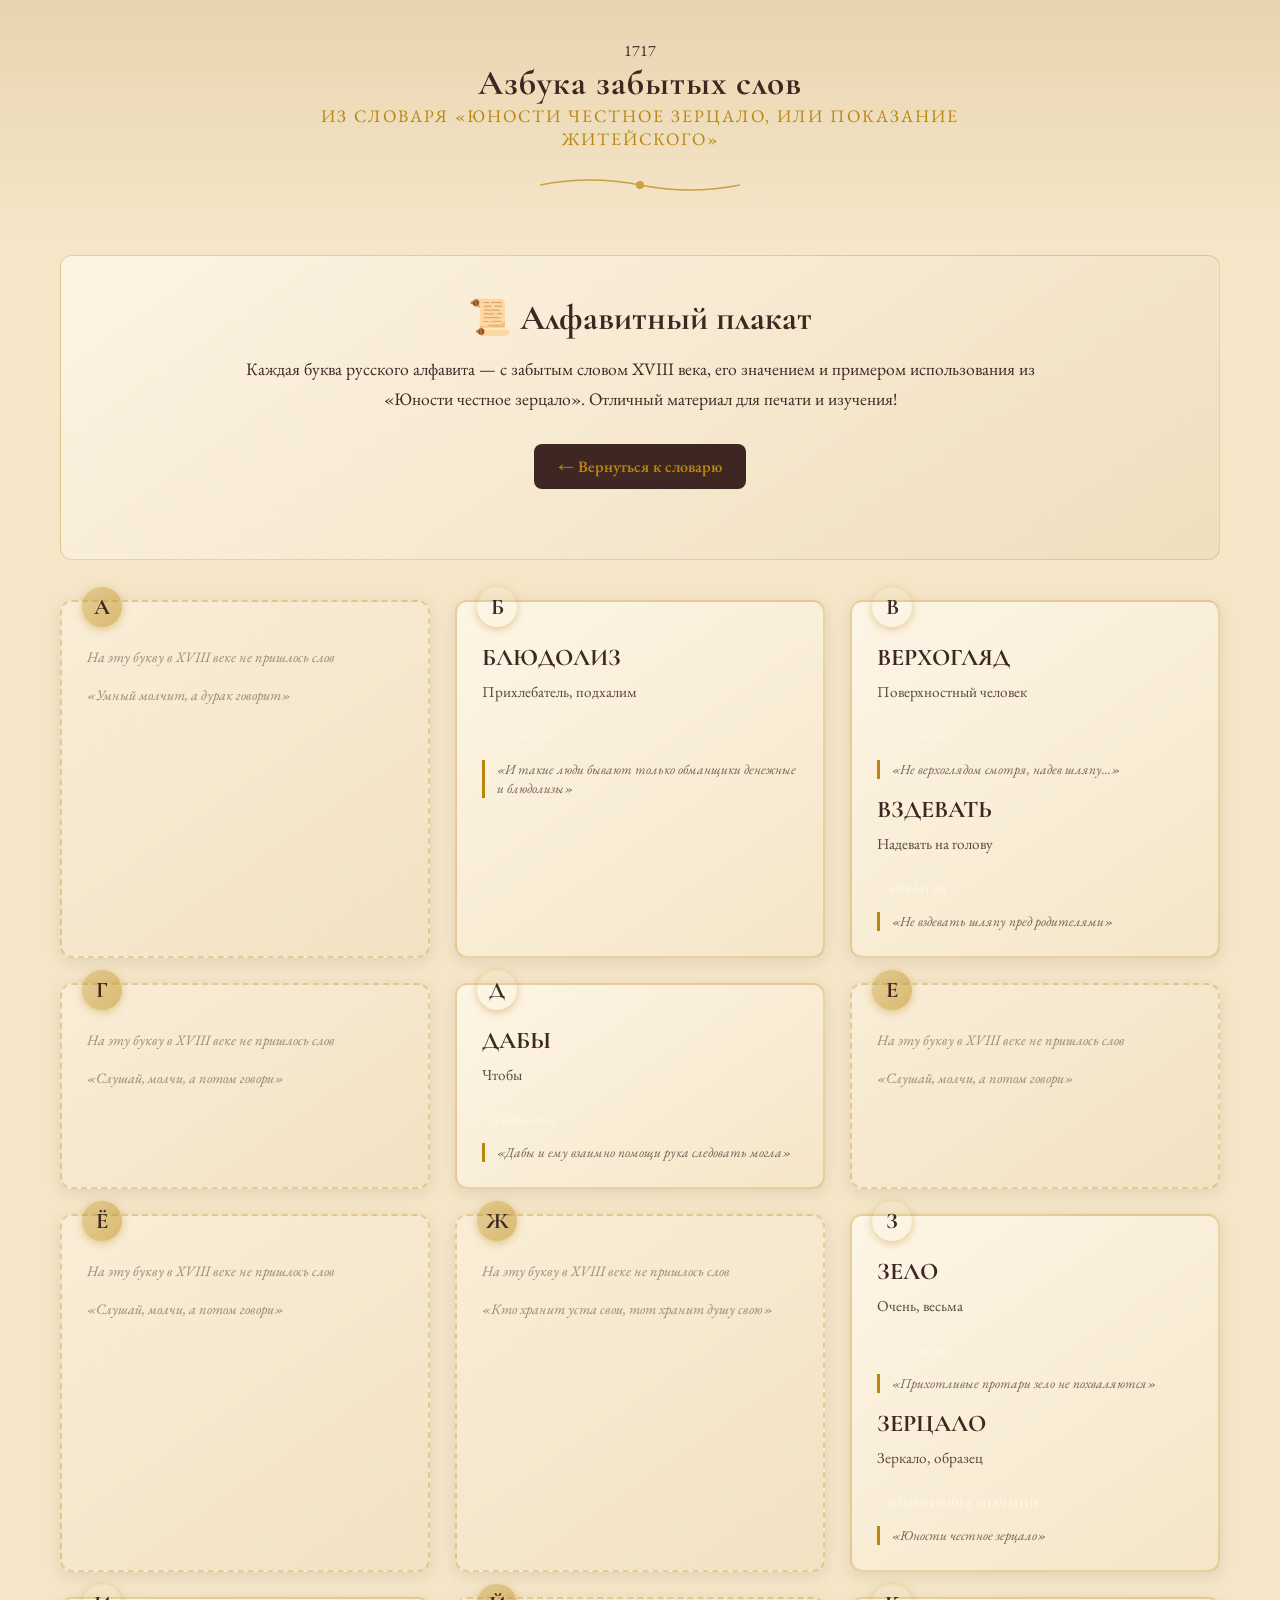
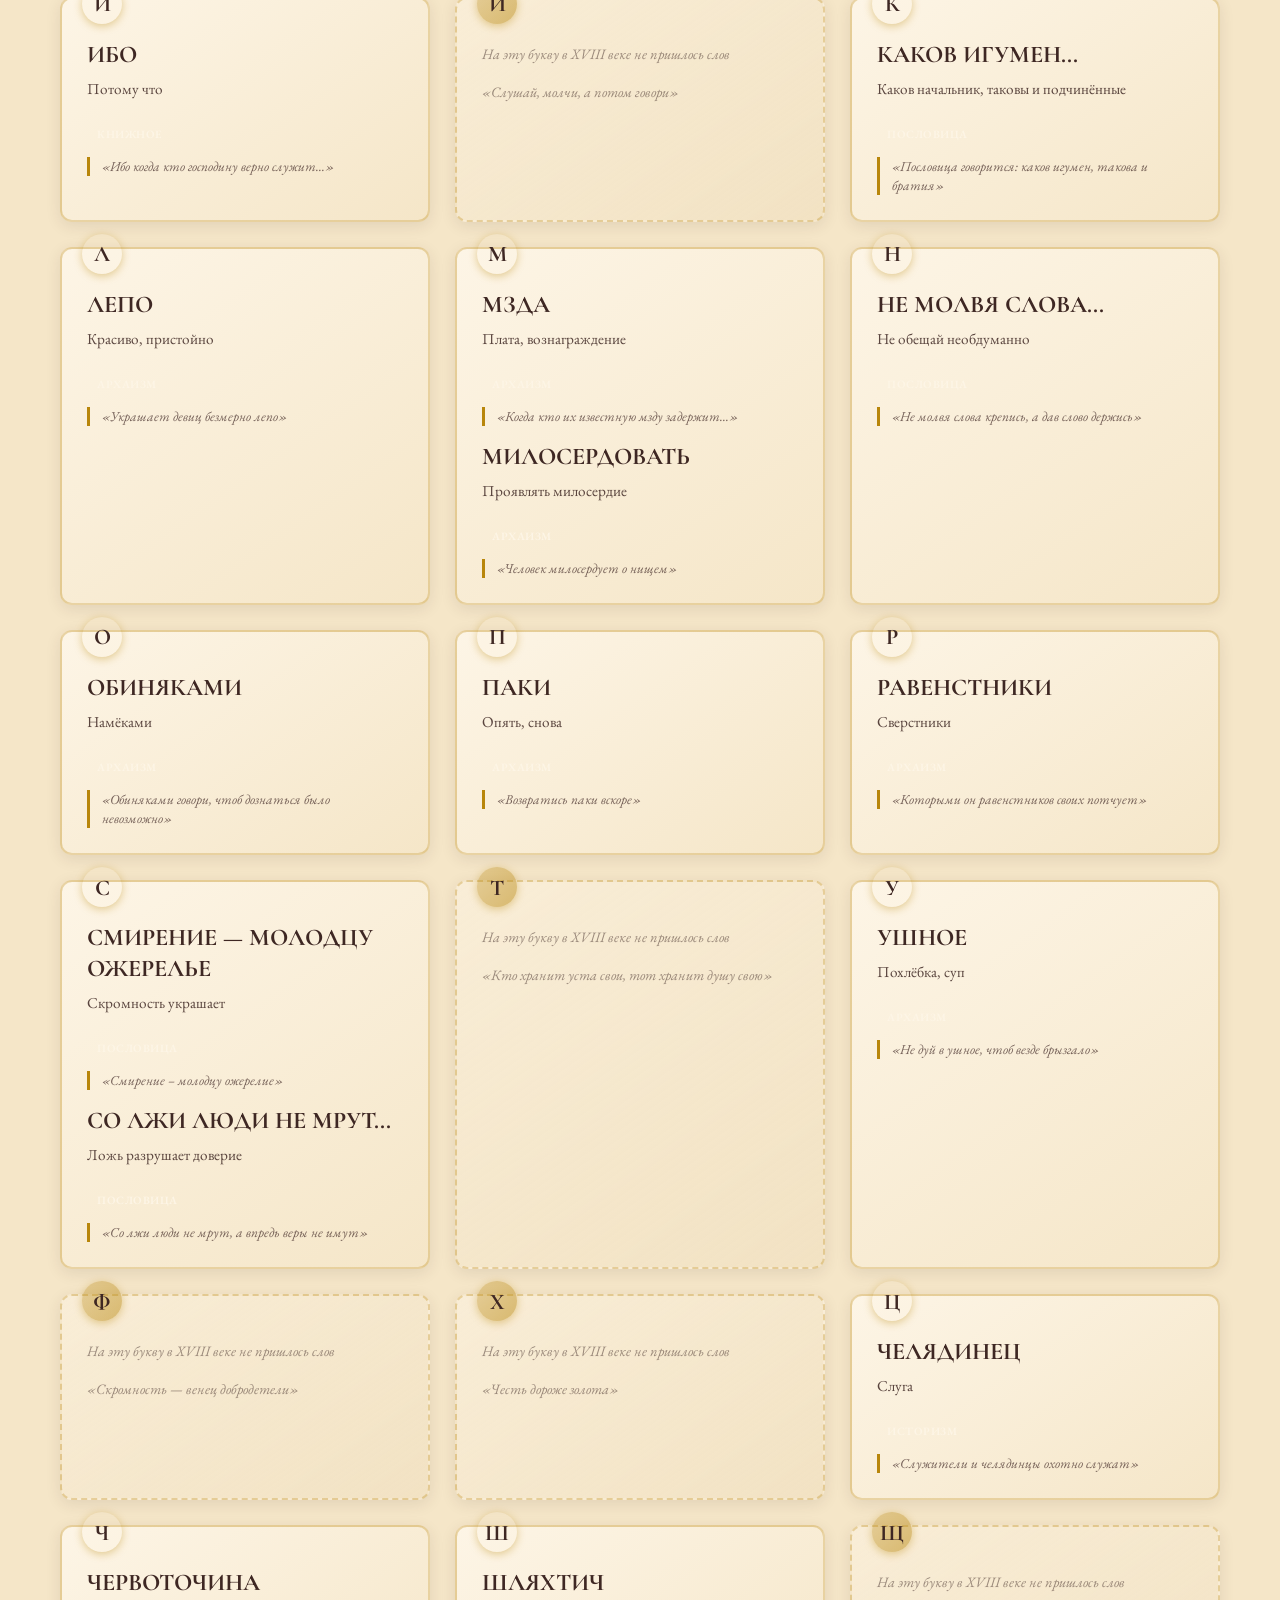
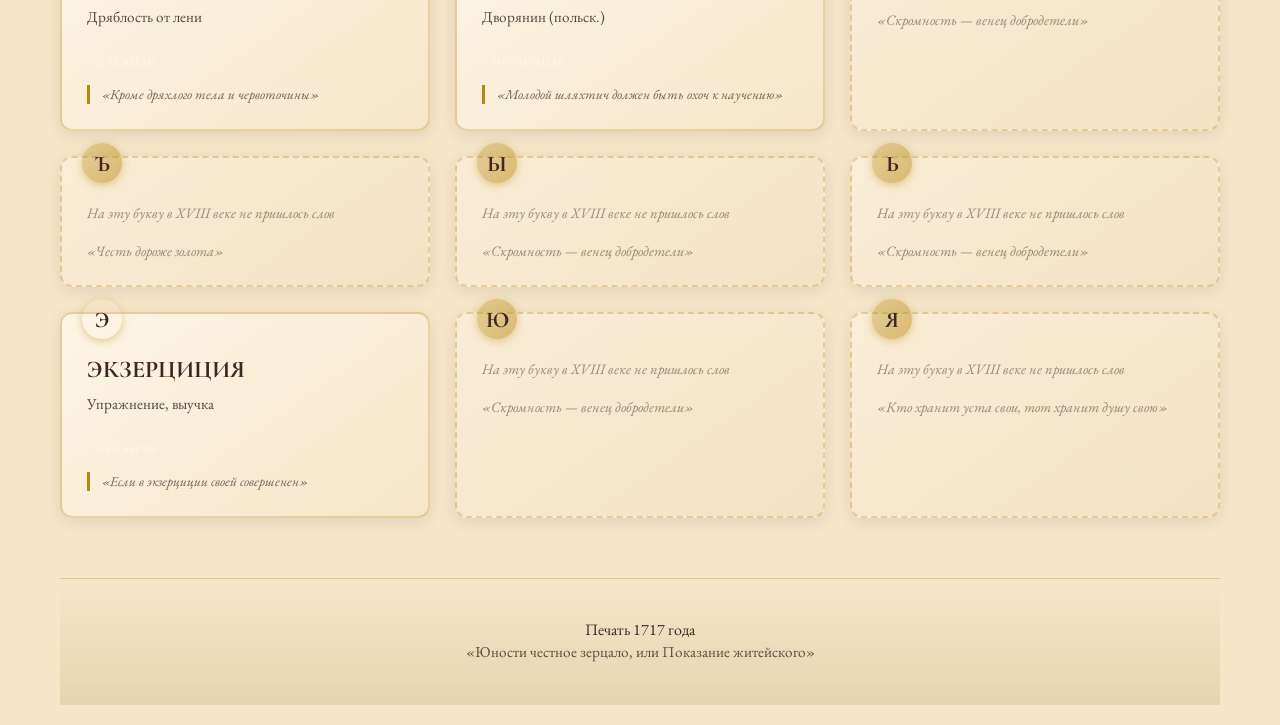
==== alphabet.html @ ac17c276 "Initial commit: Зеркало 1717 — словарь забытых слов" ====
<!DOCTYPE html>
<html lang="ru">
<head>
    <meta charset="UTF-8">
    <meta name="viewport" content="width=device-width, initial-scale=1.0">
    <title>Азбука забытых слов — Словарь из «Юности честное зерцало»</title>
    <link href="https://fonts.googleapis.com/css2?family=Cormorant+Garamond:wght@400;500;600;700&family=EB+Garamond:ital,wght@0,400;0,600;1,400&display=swap" rel="stylesheet">
    <link rel="stylesheet" href="styles.css">
    <style>
        .alphabet-page {
            max-width: 1200px;
            margin: 0 auto;
            padding: 20px;
        }

        .alphabet-intro {
            text-align: center;
            padding: 40px 20px;
            background: linear-gradient(145deg, rgba(253, 245, 230, 0.9), rgba(232, 212, 176, 0.4));
            border-radius: 12px;
            margin-bottom: 40px;
            border: 1px solid rgba(184, 134, 11, 0.3);
        }

        .alphabet-intro h2 {
            font-family: 'Cormorant Garamond', serif;
            font-size: 2.2rem;
            color: var(--dark-brown);
            margin-bottom: 15px;
        }

        .alphabet-intro p {
            font-size: 1.1rem;
            color: var(--dark-brown);
            max-width: 800px;
            margin: 0 auto;
            line-height: 1.7;
        }

        .alphabet-grid {
            display: grid;
            grid-template-columns: repeat(auto-fill, minmax(280px, 1fr));
            gap: 25px;
            margin-bottom: 60px;
        }

        .letter-card {
            background: linear-gradient(145deg, var(--ivory), var(--paper));
            border: 2px solid rgba(184, 134, 11, 0.3);
            border-radius: 12px;
            padding: 25px;
            position: relative;
            transition: all 0.3s ease;
            box-shadow: 0 4px 15px rgba(62, 39, 35, 0.1);
        }

        .letter-card:hover {
            transform: translateY(-5px);
            box-shadow: 0 8px 25px rgba(62, 39, 35, 0.15);
            border-color: var(--gold);
        }

        .letter-card.empty {
            background: linear-gradient(145deg, rgba(253, 245, 230, 0.5), rgba(232, 212, 176, 0.2));
            border-style: dashed;
        }

        .letter-badge {
            position: absolute;
            top: -15px;
            left: 20px;
            width: 40px;
            height: 40px;
            background: linear-gradient(135deg, var(--copper), var(--gold));
            border-radius: 50%;
            display: flex;
            align-items: center;
            justify-content: center;
            font-family: 'Cormorant Garamond', serif;
            font-size: 1.4rem;
            font-weight: 700;
            color: #3E2723;
            box-shadow: 0 2px 8px rgba(184, 134, 11, 0.4);
        }

        .letter-card.empty .letter-badge {
            background: linear-gradient(135deg, rgba(184, 134, 11, 0.3), rgba(184, 134, 11, 0.5));
        }

        .alphabet-word {
            font-family: 'Cormorant Garamond', serif;
            font-size: 1.5rem;
            font-weight: 700;
            color: var(--dark-brown);
            margin-top: 15px;
            margin-bottom: 8px;
            line-height: 1.3;
        }

        .alphabet-meaning {
            font-size: 0.95rem;
            color: var(--dark-brown);
            opacity: 0.85;
            margin-bottom: 12px;
            line-height: 1.5;
        }

        .alphabet-example {
            font-size: 0.85rem;
            font-style: italic;
            color: rgba(62, 39, 35, 0.7);
            border-left: 3px solid var(--gold);
            padding-left: 12px;
            margin-top: 12px;
            line-height: 1.4;
        }

        .alphabet-category {
            display: inline-block;
            font-size: 0.7rem;
            padding: 4px 10px;
            background: linear-gradient(135deg, var(--copper), var(--gold));
            color: var(--ivory);
            border-radius: 12px;
            margin-top: 10px;
            text-transform: uppercase;
            letter-spacing: 0.5px;
            font-weight: 600;
        }

        .empty-text {
            font-style: italic;
            color: rgba(62, 39, 35, 0.5);
            margin-top: 20px;
            font-size: 0.9rem;
        }

        .back-link {
            display: inline-flex;
            align-items: center;
            gap: 8px;
            margin: 30px 0;
            padding: 12px 24px;
            background: var(--dark-brown);
            color: var(--gold);
            text-decoration: none;
            border-radius: 8px;
            font-weight: 600;
            transition: all 0.3s ease;
        }

        .back-link:hover {
            background: var(--gold);
            color: var(--dark-brown);
            transform: translateX(-3px);
        }

        @media print {
            .back-link, .random-btn {
                display: none;
            }

            .letter-card {
                break-inside: avoid;
                page-break-inside: avoid;
            }
        }

        @media (max-width: 768px) {
            .alphabet-grid {
                grid-template-columns: 1fr;
            }
        }
    </style>
</head>
<body>
    <header class="header">
        <div class="header-content">
            <div class="seal">1717</div>
            <h1 class="site-title">Азбука забытых слов</h1>
            <p class="subtitle">Из словаря «Юности честное зерцало, или Показание житейского»</p>
            <div class="vignette">
                <svg viewBox="0 0 200 30" xmlns="http://www.w3.org/2000/svg">
                    <path d="M0 15 Q50 5 100 15 T200 15" fill="none" stroke="#B8860B" stroke-width="1.5"/>
                    <circle cx="100" cy="15" r="4" fill="#B8860B"/>
                </svg>
            </div>
        </div>
    </header>

    <main class="alphabet-page">
        <div class="alphabet-intro">
            <h2>📜 Алфавитный плакат</h2>
            <p>Каждая буква русского алфавита — с забытым словом XVIII века, его значением и примером использования из «Юности честное зерцало». Отличный материал для печати и изучения!</p>
            <a href="index.html" class="back-link">← Вернуться к словарю</a>
        </div>

        <div class="alphabet-grid" id="alphabetGrid">
        </div>

        <footer class="footer">
            <div class="footer-seal">Печать 1717 года</div>
            <p class="footer-text">«Юности честное зерцало, или Показание житейского»</p>
        </footer>
    </main>

    <script>
        const alphabetWords = {
            'А': null,
            'Б': { word: 'БЛЮДОЛИЗ', meaning: 'Прихлебатель, подхалим', example: '«И такие люди бывают только обманщики денежные и блюдолизы»', category: 'архаизм' },
            'В': [
                { word: 'ВЕРХОГЛЯД', meaning: 'Поверхностный человек', example: '«Не верхоглядом смотря, надев шляпу...»', category: 'архаизм' },
                { word: 'ВЗДЕВАТЬ', meaning: 'Надевать на голову', example: '«Не вздевать шляпу пред родителями»', category: 'архаизм' }
            ],
            'Г': null,
            'Д': { word: 'ДАБЫ', meaning: 'Чтобы', example: '«Дабы и ему взаимно помощи рука следовать могла»', category: 'книжное' },
            'Е': null,
            'Ё': null,
            'Ж': null,
            'З': [
                { word: 'ЗЕЛО', meaning: 'Очень, весьма', example: '«Прихотливые протари зело не похваляются»', category: 'архаизм' },
                { word: 'ЗЕРЦАЛО', meaning: 'Зеркало, образец', example: '«Юности честное зерцало»', category: 'изменившее значение' }
            ],
            'И': { word: 'ИБО', meaning: 'Потому что', example: '«Ибо когда кто господину верно служит...»', category: 'книжное' },
            'Й': null,
            'К': { word: 'КАКОВ ИГУМЕН...', meaning: 'Каков начальник, таковы и подчинённые', example: '«Пословица говорится: каков игумен, такова и братия»', category: 'пословица' },
            'Л': { word: 'ЛЕПО', meaning: 'Красиво, пристойно', example: '«Украшает девиц безмерно лепо»', category: 'архаизм' },
            'М': [
                { word: 'МЗДА', meaning: 'Плата, вознаграждение', example: '«Когда кто их известную мзду задержит...»', category: 'архаизм' },
                { word: 'МИЛОСЕРДОВАТЬ', meaning: 'Проявлять милосердие', example: '«Человек милосердует о нищем»', category: 'архаизм' }
            ],
            'Н': { word: 'НЕ МОЛВЯ СЛОВА...', meaning: 'Не обещай необдуманно', example: '«Не молвя слова крепись, а дав слово держись»', category: 'пословица' },
            'О': { word: 'ОБИНЯКАМИ', meaning: 'Намёками', example: '«Обиняками говори, чтоб дознаться было невозможно»', category: 'архаизм' },
            'П': { word: 'ПАКИ', meaning: 'Опять, снова', example: '«Возвратись паки вскоре»', category: 'архаизм' },
            'Р': { word: 'РАВЕНСТНИКИ', meaning: 'Сверстники', example: '«Которыми он равенстников своих потчует»', category: 'архаизм' },
            'С': [
                { word: 'СМИРЕНИЕ — МОЛОДЦУ ОЖЕРЕЛЬЕ', meaning: 'Скромность украшает', example: '«Смирение – молодцу ожерелие»', category: 'пословица' },
                { word: 'СО ЛЖИ ЛЮДИ НЕ МРУТ...', meaning: 'Ложь разрушает доверие', example: '«Со лжи люди не мрут, а впредь веры не имут»', category: 'пословица' }
            ],
            'Т': null,
            'У': { word: 'УШНОЕ', meaning: 'Похлёбка, суп', example: '«Не дуй в ушное, чтоб везде брызгало»', category: 'архаизм' },
            'Ф': null,
            'Х': null,
            'Ц': { word: 'ЧЕЛЯДИНЕЦ', meaning: 'Слуга', example: '«Служители и челядинцы охотно служат»', category: 'историзм' },
            'Ч': { word: 'ЧЕРВОТОЧИНА', meaning: 'Дряблость от лени', example: '«Кроме дряхлого тела и червоточины»', category: 'архаизм' },
            'Ш': { word: 'ШЛЯХТИЧ', meaning: 'Дворянин (польск.)', example: '«Молодой шляхтич должен быть охоч к научению»', category: 'историзм' },
            'Щ': null,
            'Ъ': null,
            'Ы': null,
            'Ь': null,
            'Э': { word: 'ЭКЗЕРЦИЦИЯ', meaning: 'Упражнение, выучка', example: '«Если в экзерциции своей совершенен»', category: 'архаизм' },
            'Ю': null,
            'Я': null
        };

        // Proverbs for empty letters
        const emptyLetterTexts = [
            '«Кто хранит уста свои, тот хранит душу свою»',
            '«Умный молчит, а дурак говорит»',
            '«Честь дороже золота»',
            '«Скромность — венец добродетели»',
            '«Слушай, молчи, а потом говори»'
        ];

        function renderAlphabet() {
            const grid = document.getElementById('alphabetGrid');

            Object.entries(alphabetWords).forEach(([letter, data]) => {
                const card = document.createElement('div');
                card.className = 'letter-card' + (data ? '' : ' empty');

                let content = `<div class="letter-badge">${letter}</div>`;

                if (data) {
                    if (Array.isArray(data)) {
                        // Multiple words for this letter
                        data.forEach(wordData => {
                            content += `
                                <div class="alphabet-word">${wordData.word}</div>
                                <div class="alphabet-meaning">${wordData.meaning}</div>
                                <span class="alphabet-category">${wordData.category}</span>
                                <div class="alphabet-example">${wordData.example}</div>
                            `;
                        });
                    } else {
                        // Single word for this letter
                        content += `
                            <div class="alphabet-word">${data.word}</div>
                            <div class="alphabet-meaning">${data.meaning}</div>
                            <span class="alphabet-category">${data.category}</span>
                            <div class="alphabet-example">${data.example}</div>
                        `;
                    }
                } else {
                    // Empty letter
                    const randomProverb = emptyLetterTexts[Math.floor(Math.random() * emptyLetterTexts.length)];
                    content += `<div class="empty-text">На эту букву в XVIII веке не пришлось слов<br><br>${randomProverb}</div>`;
                }

                card.innerHTML = content;
                grid.appendChild(card);
            });
        }

        document.addEventListener('DOMContentLoaded', renderAlphabet);
    </script>
</body>
</html>
---- styles.css ----
* {
    margin: 0;
    padding: 0;
    box-sizing: border-box;
}

:root {
    --dark-brown: #3E2723;
    --gold: #B8860B;
    --ivory: #FDF5E6;
    --paper: #F5E6C8;
    --paper-dark: #E8D4B0;
    --ink: #1a1a1a;
    --shadow: rgba(62, 39, 35, 0.15);
}

body {
    font-family: 'EB Garamond', Georgia, serif;
    background: var(--paper);
    color: var(--dark-brown);
    min-height: 100vh;
    position: relative;
    overflow-x: hidden;
}

.paper-texture {
    position: fixed;
    top: 0;
    left: 0;
    width: 100%;
    height: 100%;
    background: 
        radial-gradient(ellipse at 20% 30%, rgba(139, 90, 43, 0.08) 0%, transparent 50%),
        radial-gradient(ellipse at 80% 70%, rgba(139, 90, 43, 0.06) 0%, transparent 40%),
        radial-gradient(ellipse at 50% 50%, rgba(184, 134, 11, 0.03) 0%, transparent 60%),
        url("data:image/svg+xml,%3Csvg viewBox='0 0 200 200' xmlns='http://www.w3.org/2000/svg'%3E%3Cfilter id='noise'%3E%3CfeTurbulence type='fractalNoise' baseFrequency='0.9' numOctaves='4' stitchTiles='stitch'/%3E%3C/filter%3E%3Crect width='100%25' height='100%25' filter='url(%23noise)' opacity='0.08'/%3E%3C/svg%3E");
    pointer-events: none;
    z-index: 1;
}

.ink-blot {
    position: fixed;
    border-radius: 50%;
    background: radial-gradient(ellipse at center, rgba(26, 26, 26, 0.15) 0%, rgba(26, 26, 26, 0.05) 40%, transparent 70%);
    pointer-events: none;
    z-index: 2;
}

.ink-blot-1 {
    width: 300px;
    height: 280px;
    top: -50px;
    right: -80px;
    filter: blur(40px);
}

.ink-blot-2 {
    width: 200px;
    height: 180px;
    bottom: 20%;
    left: -50px;
    filter: blur(30px);
}

.ink-blot-3 {
    width: 150px;
    height: 140px;
    top: 40%;
    right: 5%;
    filter: blur(25px);
}

.header {
    position: relative;
    z-index: 10;
    padding: 40px 20px 30px;
    text-align: center;
    background: linear-gradient(to bottom, var(--paper-dark), transparent);
}

.header-content {
    max-width: 800px;
    margin: 0 auto;
}

.logo {
    display: flex;
    align-items: center;
    justify-content: center;
    gap: 15px;
    margin-bottom: 10px;
}

.mirror-icon {
    width: 50px;
    height: 50px;
    color: var(--gold);
}

h1 {
    font-family: 'Cormorant Garamond', serif;
    font-size: 2.2rem;
    font-weight: 700;
    color: var(--dark-brown);
    letter-spacing: 1px;
}

.subtitle {
    font-size: 1.1rem;
    color: var(--gold);
    margin-bottom: 20px;
    letter-spacing: 2px;
    text-transform: uppercase;
}

.epigraph {
    font-style: italic;
    font-size: 1rem;
    color: var(--dark-brown);
    opacity: 0.8;
    max-width: 500px;
    margin: 0 auto 20px;
    line-height: 1.6;
}

.epigraph::before {
    content: '"';
    font-size: 1.5rem;
    color: var(--gold);
    margin-right: 5px;
}

.epigraph::after {
    content: '"';
    font-size: 1.5rem;
    color: var(--gold);
    margin-left: 5px;
}

.vignette {
    max-width: 200px;
    margin: 0 auto;
    opacity: 0.7;
}

.navigation {
    position: sticky;
    top: 0;
    z-index: 100;
    background: linear-gradient(to bottom, var(--paper), 95%, transparent);
    padding: 15px 20px;
    border-bottom: 1px solid rgba(184, 134, 11, 0.2);
}

.nav-container {
    max-width: 1400px;
    margin: 0 auto;
}

.alphabet {
    display: flex;
    flex-wrap: wrap;
    justify-content: center;
    gap: 8px;
    margin-bottom: 15px;
}

.alphabet-btn {
    font-family: 'EB Garamond', serif;
    font-size: 0.9rem;
    padding: 6px 12px;
    border: 1px solid var(--gold);
    background: transparent;
    color: var(--dark-brown);
    cursor: pointer;
    border-radius: 3px;
    transition: all 0.3s ease;
    min-width: 36px;
}

.alphabet-btn:hover {
    background: var(--gold);
    color: var(--ivory);
}

.alphabet-btn.active {
    background: var(--gold);
    color: var(--ivory);
    box-shadow: 0 2px 8px rgba(184, 134, 11, 0.3);
}

.category-filter {
    display: flex;
    flex-wrap: wrap;
    justify-content: center;
    gap: 8px;
    margin-top: 15px;
    margin-bottom: 15px;
    padding: 10px;
    background: rgba(253, 245, 230, 0.5);
    border-radius: 8px;
    border: 1px solid rgba(184, 134, 11, 0.2);
}

.category-btn {
    font-family: 'EB Garamond', serif;
    font-size: 0.85rem;
    padding: 8px 14px;
    border: 1px solid rgba(184, 134, 11, 0.3);
    background: rgba(255, 255, 255, 0.7);
    color: var(--dark-brown);
    cursor: pointer;
    border-radius: 20px;
    transition: all 0.3s ease;
    display: flex;
    align-items: center;
    gap: 5px;
}

.category-btn:hover {
    background: var(--gold);
    color: var(--ivory);
    transform: translateY(-2px);
    box-shadow: 0 3px 10px rgba(184, 134, 11, 0.3);
}

.category-btn.active {
    background: var(--dark-brown);
    color: var(--gold);
    border-color: var(--gold);
    box-shadow: 0 2px 8px rgba(62, 39, 35, 0.3);
}

.page-nav {
    margin: 15px 0;
    text-align: center;
}

.page-link {
    display: inline-flex;
    align-items: center;
    gap: 8px;
    padding: 10px 20px;
    background: var(--dark-brown);
    color: var(--gold);
    text-decoration: none;
    border-radius: 8px;
    font-weight: 600;
    font-size: 0.95rem;
    transition: all 0.3s ease;
    border: 1px solid var(--gold);
}

.page-link:hover {
    background: var(--gold);
    color: var(--dark-brown);
    transform: translateY(-2px);
    box-shadow: 0 4px 12px rgba(184, 134, 11, 0.3);
}

.search-container {
    display: flex;
    justify-content: center;
    gap: 15px;
    flex-wrap: wrap;
}

.search-input {
    font-family: 'EB Garamond', serif;
    font-size: 1rem;
    padding: 10px 20px;
    border: 1px solid var(--gold);
    background: rgba(253, 245, 230, 0.8);
    color: var(--dark-brown);
    border-radius: 25px;
    width: 300px;
    max-width: 100%;
    outline: none;
    transition: all 0.3s ease;
}

.search-input:focus {
    box-shadow: 0 0 0 2px rgba(184, 134, 11, 0.3);
}

.search-input::placeholder {
    color: rgba(62, 39, 35, 0.5);
    font-style: italic;
}

.random-btn {
    font-family: 'EB Garamond', serif;
    font-size: 1rem;
    padding: 10px 20px;
    border: 1px solid var(--gold);
    background: var(--gold);
    color: var(--ivory);
    cursor: pointer;
    border-radius: 25px;
    display: flex;
    align-items: center;
    gap: 8px;
    transition: all 0.3s ease;
}

.random-btn:hover {
    background: var(--dark-brown);
    border-color: var(--dark-brown);
    transform: translateY(-2px);
}

.dice {
    font-size: 1.2rem;
}

.main-content {
    position: relative;
    z-index: 10;
    padding: 30px 20px 60px;
    max-width: 1400px;
    margin: 0 auto;
}

.words-grid {
    display: grid;
    grid-template-columns: repeat(4, 1fr);
    gap: 25px;
}

.word-card {
    background: linear-gradient(145deg, var(--ivory), var(--paper));
    border: 1px solid rgba(184, 134, 11, 0.3);
    border-radius: 8px;
    padding: 25px 20px;
    cursor: pointer;
    transition: all 0.4s cubic-bezier(0.4, 0, 0.2, 1);
    position: relative;
    box-shadow: 
        0 4px 15px var(--shadow),
        inset 0 1px 0 rgba(255, 255, 255, 0.5);
    opacity: 0;
    transform: translateY(30px);
    animation: fadeInUp 0.6s ease forwards;
}

.word-card:hover {
    transform: translateY(-8px) scale(1.02);
    box-shadow: 
        0 12px 30px rgba(62, 39, 35, 0.2),
        inset 0 1px 0 rgba(255, 255, 255, 0.5);
    border-color: var(--gold);
}

.word-card::before {
    content: '';
    position: absolute;
    top: 0;
    left: 0;
    right: 0;
    height: 3px;
    background: linear-gradient(to right, transparent, var(--gold), transparent);
    opacity: 0;
    transition: opacity 0.3s ease;
}

.word-card:hover::before {
    opacity: 1;
}

.word-card.hidden {
    display: none;
}

.card-header {
    display: flex;
    align-items: center;
    justify-content: space-between;
    margin-bottom: 12px;
}

.word-title {
    font-family: 'Cormorant Garamond', serif;
    font-size: 1.3rem;
    font-weight: 700;
    color: var(--dark-brown);
    line-height: 1.3;
}

.card-icon {
    width: 24px;
    height: 24px;
    opacity: 0.5;
    transition: opacity 0.3s ease;
}

.word-card:hover .card-icon {
    opacity: 1;
}

.card-painting {
    margin: 12px 0;
    border-radius: 6px;
    overflow: hidden;
    border: 1px solid rgba(184, 134, 11, 0.2);
    box-shadow: 0 4px 12px rgba(62, 39, 35, 0.1);
    transition: all 0.3s ease;
}

.card-painting:hover {
    box-shadow: 0 6px 20px rgba(62, 39, 35, 0.2);
    border-color: rgba(184, 134, 11, 0.4);
}

.card-painting img {
    width: 100%;
    height: 140px;
    object-fit: cover;
    display: block;
    filter: sepia(0.3) saturate(0.9);
    transition: all 0.4s ease;
}

.card-painting img:hover {
    filter: sepia(0.1) saturate(1.1);
    transform: scale(1.03);
}

.card-meaning {
    font-size: 0.9rem;
    color: var(--dark-brown);
    opacity: 0.75;
}

.category-badge {
    display: inline-block;
    font-size: 0.7rem;
    padding: 3px 10px;
    background: linear-gradient(135deg, var(--copper), var(--gold));
    color: var(--ivory);
    border-radius: 12px;
    margin: 8px 0;
    text-transform: uppercase;
    letter-spacing: 0.5px;
    font-weight: 600;
    align-self: flex-start;
    line-height: 1.5;
    font-style: italic;
}

.icon-mirror, .icon-feather {
    fill: none;
    stroke: var(--gold);
    stroke-width: 1.5;
}

.modal-overlay {
    position: fixed;
    top: 0;
    left: 0;
    width: 100%;
    height: 100%;
    background: rgba(62, 39, 35, 0.7);
    backdrop-filter: blur(3px);
    z-index: 1000;
    display: flex;
    align-items: center;
    justify-content: center;
    opacity: 0;
    visibility: hidden;
    transition: all 0.4s ease;
}

.modal-overlay.active {
    opacity: 1;
    visibility: visible;
}

.modal {
    background: linear-gradient(145deg, var(--ivory), var(--paper));
    width: 90%;
    max-width: 700px;
    max-height: 85vh;
    border-radius: 12px;
    box-shadow: 
        0 25px 50px rgba(62, 39, 35, 0.3),
        inset 0 0 60px rgba(184, 134, 11, 0.05);
    position: relative;
    transform: scale(0.9) rotateX(-5deg);
    transition: all 0.4s cubic-bezier(0.34, 1.56, 0.64, 1);
    border: 2px solid var(--gold);
    overflow: hidden;
}

.modal-overlay.active .modal {
    transform: scale(1) rotateX(0);
}

.modal::before {
    content: '';
    position: absolute;
    top: 10px;
    left: 10px;
    right: 10px;
    bottom: 10px;
    border: 1px solid rgba(184, 134, 11, 0.3);
    border-radius: 8px;
    pointer-events: none;
}

.modal-header {
    position: absolute;
    top: 15px;
    right: 15px;
    z-index: 10;
}

.modal-close {
    width: 36px;
    height: 36px;
    border: 1px solid var(--gold);
    background: transparent;
    color: var(--dark-brown);
    font-size: 1.5rem;
    cursor: pointer;
    border-radius: 50%;
    display: flex;
    align-items: center;
    justify-content: center;
    transition: all 0.3s ease;
}

.modal-close:hover {
    background: var(--gold);
    color: var(--ivory);
}

.modal-content {
    max-height: 85vh;
    display: flex;
    flex-direction: column;
}

.modal-scroll {
    padding: 40px 35px;
    overflow-y: auto;
    max-height: calc(85vh - 80px);
}

.modal-word {
    font-family: 'Cormorant Garamond', serif;
    font-size: 2rem;
    font-weight: 700;
    color: var(--dark-brown);
    margin-bottom: 15px;
    text-align: center;
    line-height: 1.3;
}

.modal-meaning {
    font-size: 1.1rem;
    color: var(--dark-brown);
    opacity: 0.85;
    text-align: center;
    margin-bottom: 30px;
    font-style: italic;
    line-height: 1.6;
    padding: 0 20px;
}

.modal-section {
    margin-bottom: 25px;
}

.modal-section h3 {
    font-family: 'Cormorant Garamond', serif;
    font-size: 1.2rem;
    font-weight: 600;
    color: var(--gold);
    margin-bottom: 15px;
    padding-bottom: 8px;
    border-bottom: 1px solid rgba(184, 134, 11, 0.3);
}

.examples-list {
    display: flex;
    flex-direction: column;
    gap: 15px;
}

.example-item {
    padding: 15px 20px;
    background: rgba(253, 245, 230, 0.8);
    border-left: 3px solid var(--gold);
    font-style: italic;
    line-height: 1.6;
    border-radius: 0 8px 8px 0;
}

.example-source {
    display: block;
    margin-top: 8px;
    font-size: 0.85rem;
    color: var(--gold);
    font-style: normal;
}

.history-content {
    padding: 20px;
    background: rgba(253, 245, 230, 0.5);
    border-radius: 8px;
    line-height: 1.7;
}

.history-placeholder {
    text-align: center;
    color: rgba(62, 39, 35, 0.6);
    font-style: italic;
}

.history-placeholder .scroll-icon {
    font-size: 2rem;
    display: block;
    margin-bottom: 10px;
}

.word-illustration {
    text-align: center;
    margin: 20px 0;
    padding: 15px;
    background: linear-gradient(145deg, rgba(253, 245, 230, 0.9), rgba(245, 230, 200, 0.7));
    border-radius: 8px;
    border: 1px solid rgba(184, 134, 11, 0.3);
    box-shadow: inset 0 0 20px rgba(184, 134, 11, 0.1);
}

.word-illustration svg {
    max-width: 100%;
    height: auto;
    max-height: 200px;
    filter: sepia(0.3) contrast(1.1);
}

.timeline-section {
    margin: 25px 0;
    padding: 20px;
    background: linear-gradient(145deg, rgba(253, 245, 230, 0.9), rgba(232, 212, 176, 0.4));
    border-radius: 12px;
    border: 1px solid rgba(184, 134, 11, 0.3);
    position: relative;
}

.timeline-title {
    font-family: 'Cormorant Garamond', serif;
    font-size: 1.3rem;
    font-weight: 600;
    color: var(--dark-brown);
    text-align: center;
    margin-bottom: 20px;
    padding-bottom: 10px;
    border-bottom: 2px solid var(--gold);
}

.timeline-line {
    position: absolute;
    left: 50%;
    top: 70px;
    bottom: 150px;
    width: 3px;
    background: linear-gradient(to bottom, var(--gold), var(--copper), var(--gold));
    transform: translateX(-50%);
    border-radius: 2px;
}

.timeline-container {
    position: relative;
    padding: 20px 0;
}

.timeline-point {
    display: block;
    margin: 20px 0;
    position: relative;
    width: 100%;
    padding: 0;
}

.timeline-dot {
    display: none;
}

.timeline-content {
    background: rgba(255, 255, 255, 0.7);
    padding: 20px;
    border-radius: 8px;
    border: 1px solid rgba(184, 134, 11, 0.2);
    width: 100%;
    max-width: 100%;
    box-shadow: 0 2px 8px rgba(62, 39, 35, 0.1);
}

.timeline-year {
    font-family: 'Cormorant Garamond', serif;
    font-size: 1.4rem;
    font-weight: 700;
    color: var(--gold);
    text-align: center;
    margin-bottom: 5px;
}

.timeline-period {
    font-size: 0.85rem;
    color: rgba(62, 39, 35, 0.7);
    text-align: center;
    margin-bottom: 10px;
    font-style: italic;
}

.timeline-text {
    font-size: 0.9rem;
    line-height: 1.5;
    color: var(--dark-brown);
    margin-bottom: 10px;
}

.timeline-quote {
    font-size: 0.85rem;
    font-style: italic;
    color: rgba(62, 39, 35, 0.6);
    border-left: 3px solid var(--gold);
    padding-left: 10px;
    margin-top: 8px;
}

.frequency-visual {
    margin-top: 30px;
    padding: 20px;
    background: rgba(255, 255, 255, 0.5);
    border-radius: 10px;
    border: 1px solid rgba(184, 134, 11, 0.2);
}

.freq-title {
    font-family: 'Cormorant Garamond', serif;
    font-size: 1rem;
    font-weight: 600;
    color: var(--dark-brown);
    text-align: center;
    margin-bottom: 15px;
}

.freq-chart {
    display: flex;
    justify-content: center;
    align-items: flex-end;
    height: 180px;
    padding: 0 20px;
    margin-bottom: 15px;
    gap: 30px;
}

.freq-bar-wrapper {
    display: flex;
    flex-direction: column;
    align-items: center;
    width: 120px;
    flex: 0 0 auto;
}

.freq-bar {
    width: 100px;
    min-width: 80px;
    background: linear-gradient(to top, var(--copper), var(--gold));
    border-radius: 8px 8px 0 0;
    transition: all 0.3s ease;
    position: relative;
    min-height: 30px;
    box-shadow: 0 3px 12px rgba(184, 134, 11, 0.4);
}

.freq-bar:hover {
    background: linear-gradient(to top, var(--gold), #D4A84B);
    transform: scaleY(1.05);
}

.freq-bar::after {
    content: attr(data-value);
    position: absolute;
    top: -20px;
    left: 50%;
    transform: translateX(-50%);
    font-size: 0.75rem;
    color: var(--dark-brown);
    font-weight: 600;
}

.freq-label {
    font-size: 0.85rem;
    font-weight: 600;
    color: var(--dark-brown);
    margin-top: 8px;
}

.freq-year {
    font-size: 0.7rem;
    color: rgba(62, 39, 35, 0.6);
}

.freq-legend {
    font-size: 0.75rem;
    color: rgba(62, 39, 35, 0.5);
    text-align: center;
    font-style: italic;
    margin-top: 10px;
}

.frequency-section {
    margin: 25px 0;
    padding: 20px;
    background: linear-gradient(145deg, rgba(253, 245, 230, 0.8), rgba(232, 212, 176, 0.5));
    border-radius: 10px;
    border: 1px solid rgba(184, 134, 11, 0.25);
}

.frequency-title {
    font-family: 'Cormorant Garamond', serif;
    font-size: 1.1rem;
    font-weight: 600;
    color: var(--gold);
    text-align: center;
    margin-bottom: 15px;
    padding-bottom: 8px;
    border-bottom: 1px solid rgba(184, 134, 11, 0.2);
}

.frequency-chart-container {
    text-align: center;
    margin: 15px 0;
}

.frequency-chart {
    max-width: 100%;
    height: auto;
    max-height: 220px;
    filter: drop-shadow(0 2px 4px rgba(62, 39, 35, 0.1));
}

.frequency-note {
    font-size: 0.8rem;
    color: rgba(62, 39, 35, 0.6);
    text-align: center;
    font-style: italic;
    margin-top: 10px;
}

.history-text {
    margin-top: 20px;
    padding: 15px;
    background: rgba(253, 245, 230, 0.5);
    border-radius: 8px;
    line-height: 1.7;
}

.modal-illustration {
    margin: 25px 0;
    text-align: center;
}

.illustration-placeholder {
    display: inline-block;
    padding: 20px;
    background: rgba(253, 245, 230, 0.6);
    border-radius: 8px;
    border: 1px dashed rgba(184, 134, 11, 0.4);
}

.modal-footer {
    display: flex;
    justify-content: space-between;
    padding: 20px 35px;
    border-top: 1px solid rgba(184, 134, 11, 0.2);
    background: rgba(253, 245, 230, 0.5);
}

.modal-btn {
    font-family: 'EB Garamond', serif;
    font-size: 0.95rem;
    padding: 10px 20px;
    border: 1px solid var(--gold);
    background: transparent;
    color: var(--dark-brown);
    cursor: pointer;
    border-radius: 20px;
    display: flex;
    align-items: center;
    gap: 8px;
    transition: all 0.3s ease;
}

.modal-btn:hover {
    background: var(--gold);
    color: var(--ivory);
}

.modal-btn span {
    font-size: 1.1rem;
}

.footer {
    position: relative;
    z-index: 10;
    padding: 40px 20px 30px;
    text-align: center;
    background: linear-gradient(to top, var(--paper-dark), transparent);
    border-top: 1px solid rgba(184, 134, 11, 0.2);
}

.wax-seal {
    position: relative;
    display: inline-block;
    margin-bottom: 20px;
}

.seal-circle {
    width: 80px;
    height: 80px;
    border-radius: 50%;
    background: linear-gradient(145deg, #8B2323, #5C1414);
    display: flex;
    align-items: center;
    justify-content: center;
    box-shadow: 
        0 4px 15px rgba(0, 0, 0, 0.3),
        inset 0 2px 5px rgba(255, 255, 255, 0.1);
    position: relative;
}

.seal-circle::before {
    content: '';
    position: absolute;
    top: 5px;
    left: 5px;
    right: 5px;
    bottom: 5px;
    border: 2px dashed rgba(184, 134, 11, 0.5);
    border-radius: 50%;
}

.seal-text {
    font-family: 'Cormorant Garamond', serif;
    font-size: 1.1rem;
    color: var(--gold);
    font-weight: 600;
    letter-spacing: 1px;
}

.seal-ribbon {
    position: absolute;
    top: 50%;
    left: -20px;
    right: -20px;
    height: 15px;
    background: linear-gradient(to bottom, #4a0e0e, #2a0808);
    transform: translateY(-50%);
    z-index: -1;
    border-radius: 3px;
}

.footer-text {
    font-size: 0.95rem;
    color: var(--dark-brown);
    opacity: 0.8;
    max-width: 600px;
    margin: 0 auto 10px;
    line-height: 1.6;
}

.footer-contact {
    font-size: 0.9rem;
    color: var(--dark-brown);
    opacity: 0.7;
}

.footer-contact a {
    color: var(--gold);
    text-decoration: none;
    border-bottom: 1px solid rgba(184, 134, 11, 0.4);
    transition: border-color 0.3s ease;
}

.footer-contact a:hover {
    border-color: var(--gold);
}

@keyframes fadeInUp {
    to {
        opacity: 1;
        transform: translateY(0);
    }
}

@keyframes fadeIn {
    from {
        opacity: 0;
    }
    to {
        opacity: 1;
    }
}

@media (max-width: 1200px) {
    .words-grid {
        grid-template-columns: repeat(3, 1fr);
    }
}

@media (max-width: 900px) {
    .words-grid {
        grid-template-columns: repeat(2, 1fr);
    }
    
    h1 {
        font-size: 1.8rem;
    }
    
    .modal-word {
        font-size: 1.6rem;
    }
}

@media (max-width: 600px) {
    .words-grid {
        grid-template-columns: 1fr;
    }
    
    .logo {
        flex-direction: column;
        gap: 10px;
    }
    
    h1 {
        font-size: 1.5rem;
    }
    
    .subtitle {
        font-size: 0.9rem;
    }
    
    .search-input {
        width: 100%;
    }
    
    .alphabet {
        gap: 5px;
    }
    
    .alphabet-btn {
        padding: 5px 8px;
        font-size: 0.8rem;
        min-width: 30px;
    }
    
    .modal {
        width: 95%;
        max-height: 90vh;
    }
    
    .modal-scroll {
        padding: 30px 20px;
    }
    
    .modal-footer {
        padding: 15px 20px;
        flex-direction: column;
        gap: 10px;
    }
    
    .modal-btn {
        width: 100%;
        justify-content: center;
    }
}

.modal-scroll::-webkit-scrollbar {
    width: 8px;
}

.modal-scroll::-webkit-scrollbar-track {
    background: rgba(184, 134, 11, 0.1);
    border-radius: 4px;
}

.modal-scroll::-webkit-scrollbar-thumb {
    background: rgba(184, 134, 11, 0.4);
    border-radius: 4px;
}

.modal-scroll::-webkit-scrollbar-thumb:hover {
    background: rgba(184, 134, 11, 0.6);
}
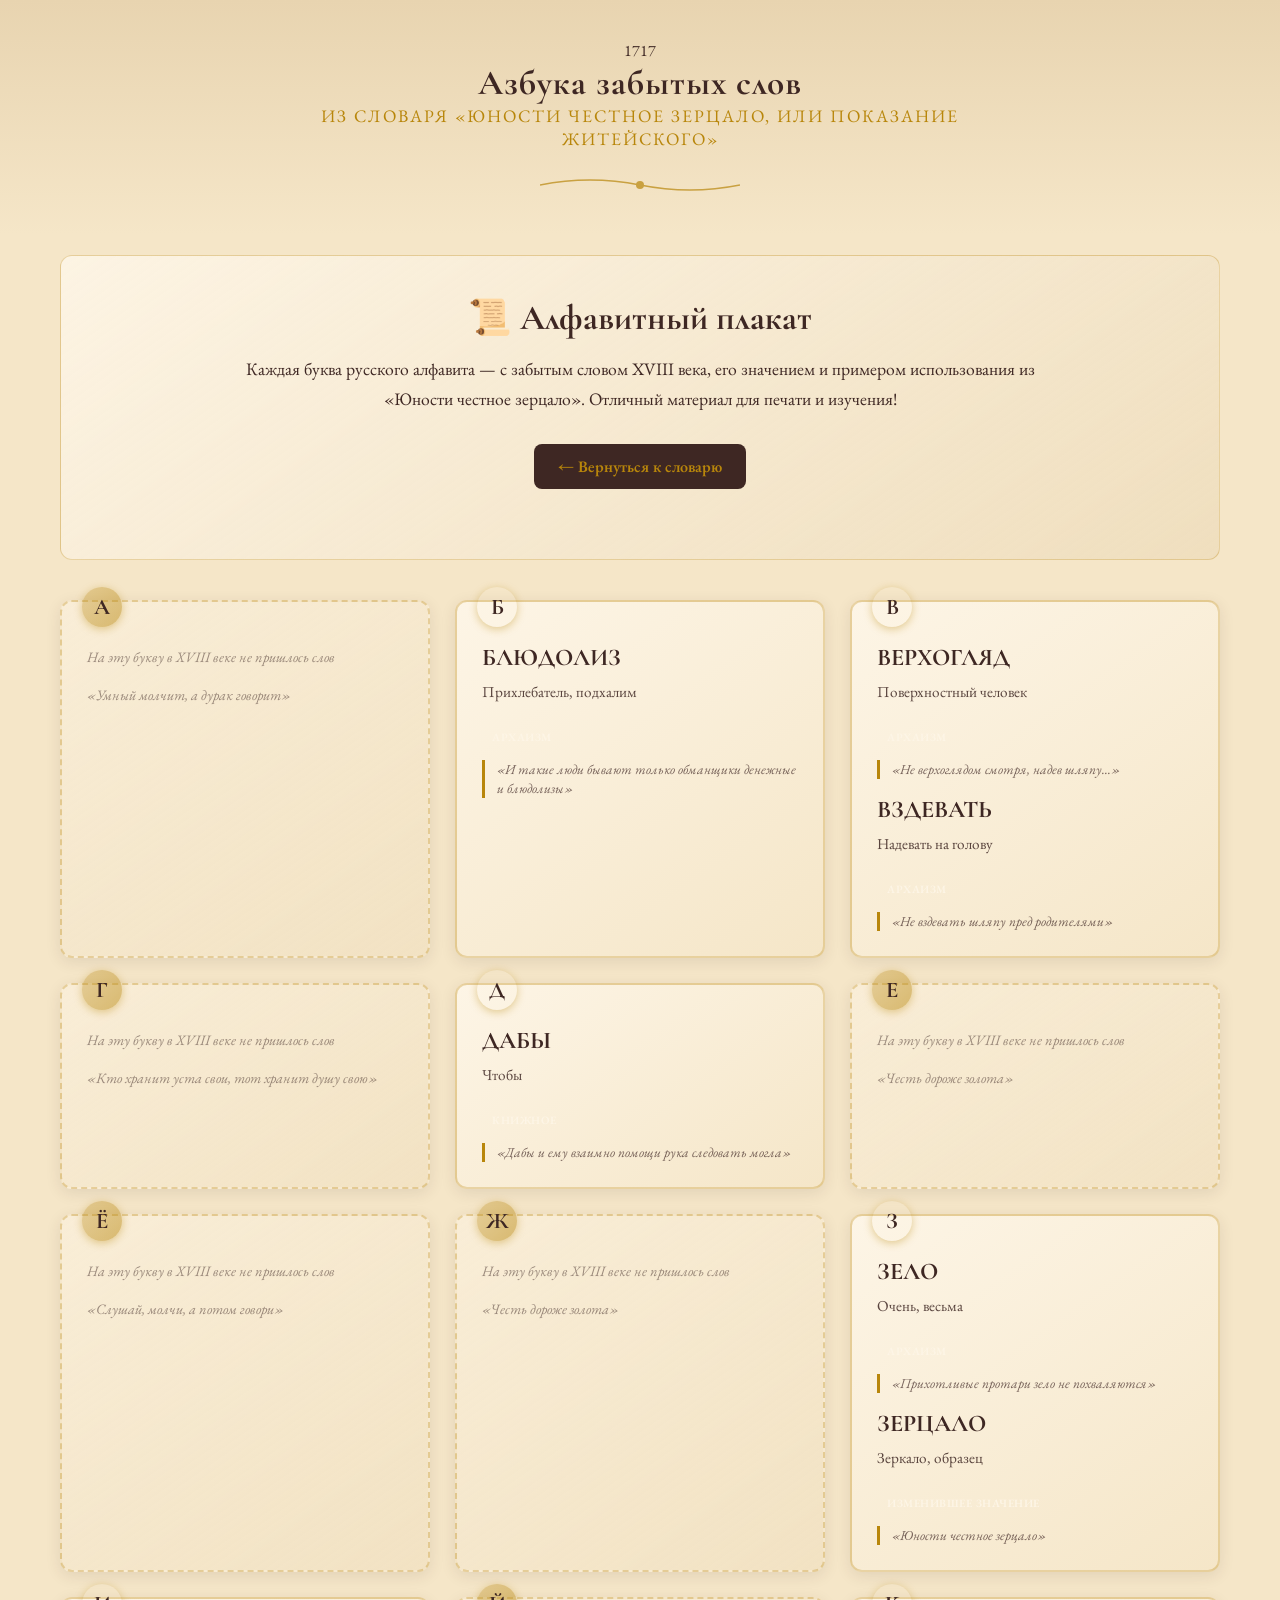
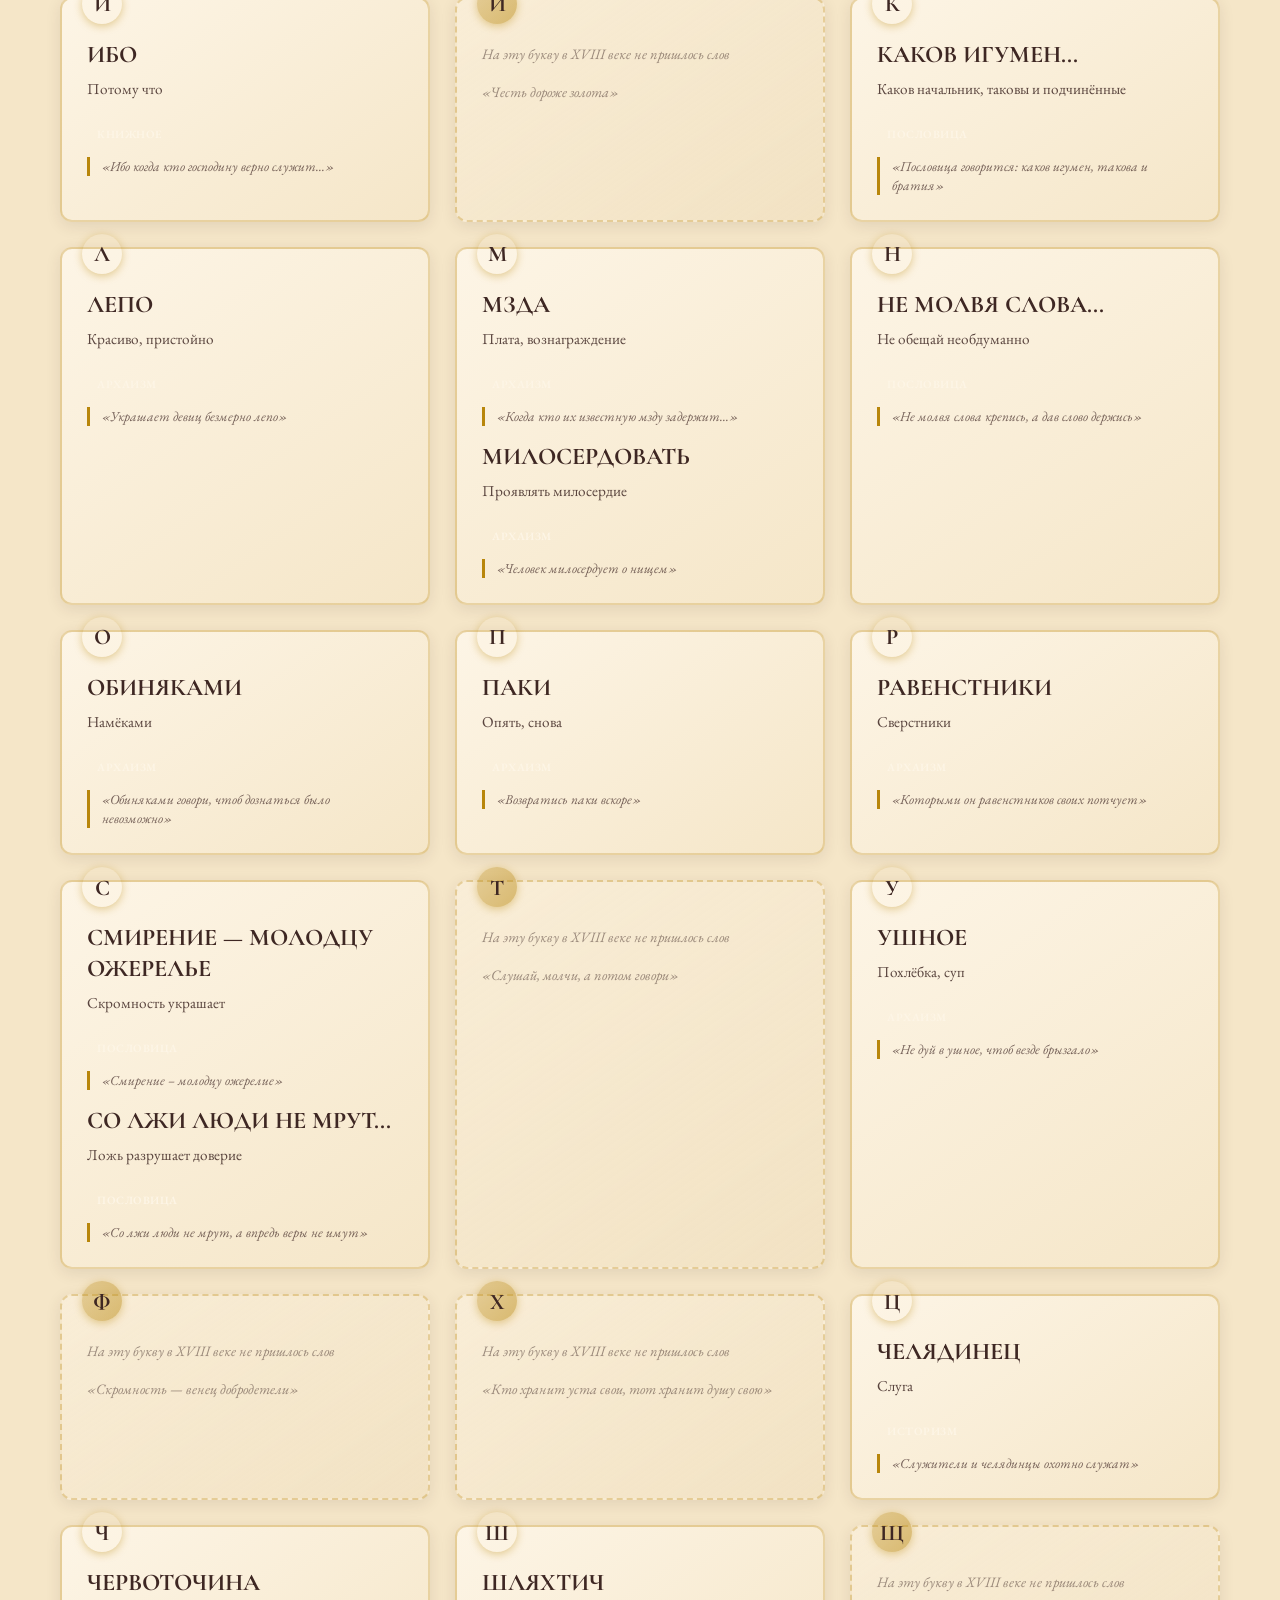
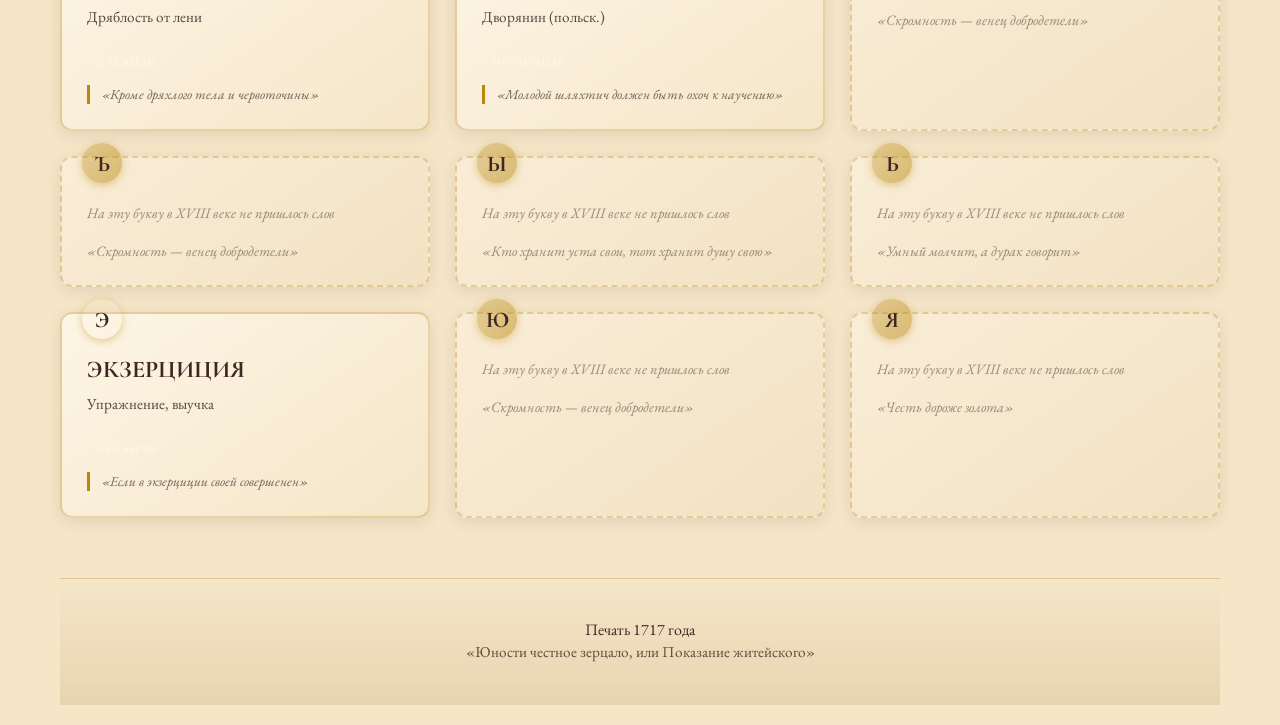
==== commit 555acb57: "Описание изменений" ====
--- a/alphabet.html
+++ b/alphabet.html
@@ -252,8 +252,6 @@
             'Ю': null,
             'Я': null
         };
-
-        // Proverbs for empty letters
         const emptyLetterTexts = [
             '«Кто хранит уста свои, тот хранит душу свою»',
             '«Умный молчит, а дурак говорит»',
@@ -273,7 +271,6 @@
 
                 if (data) {
                     if (Array.isArray(data)) {
-                        // Multiple words for this letter
                         data.forEach(wordData => {
                             content += `
                                 <div class="alphabet-word">${wordData.word}</div>
@@ -283,7 +280,6 @@
                             `;
                         });
                     } else {
-                        // Single word for this letter
                         content += `
                             <div class="alphabet-word">${data.word}</div>
                             <div class="alphabet-meaning">${data.meaning}</div>
@@ -292,7 +288,6 @@
                         `;
                     }
                 } else {
-                    // Empty letter
                     const randomProverb = emptyLetterTexts[Math.floor(Math.random() * emptyLetterTexts.length)];
                     content += `<div class="empty-text">На эту букву в XVIII веке не пришлось слов<br><br>${randomProverb}</div>`;
                 }
